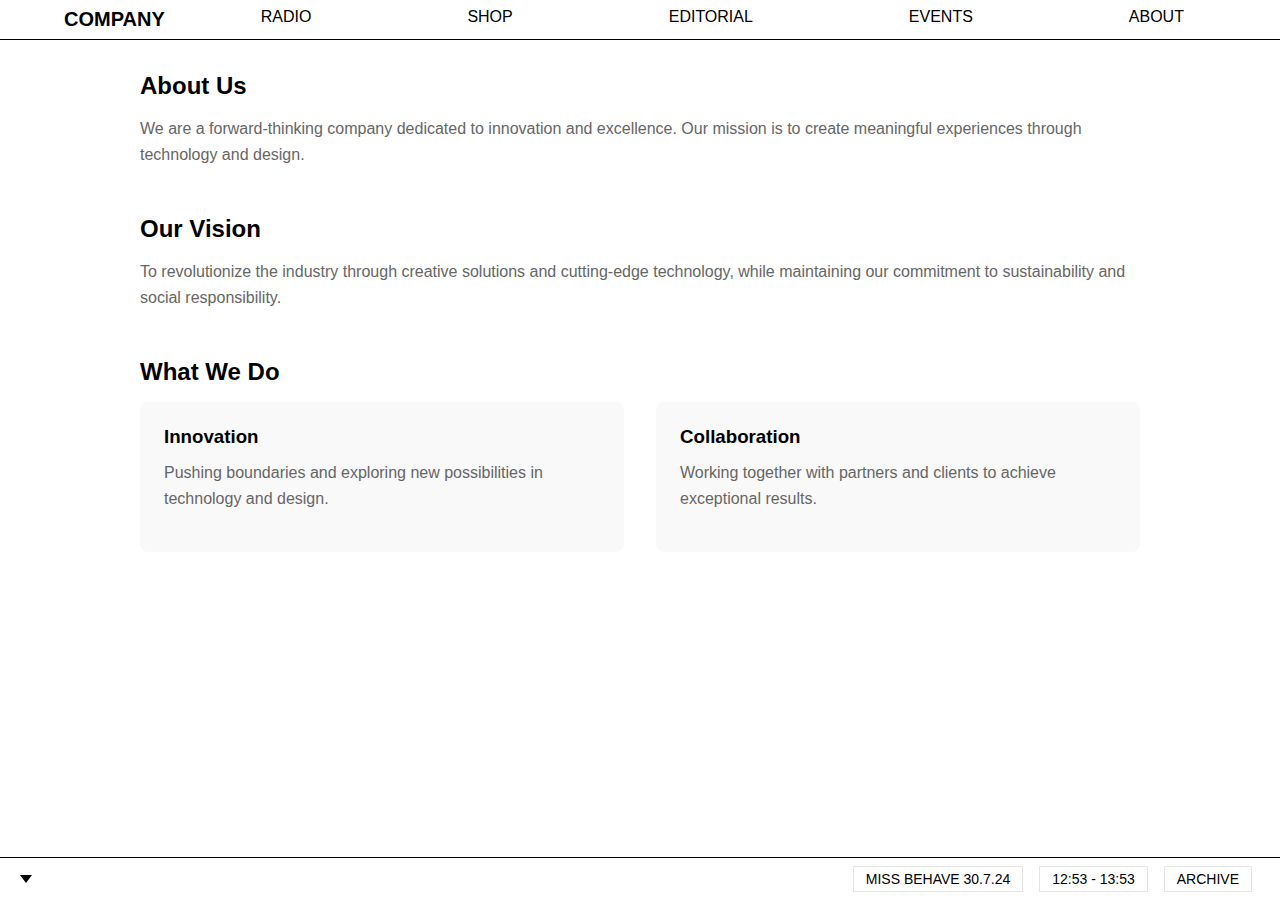
==== index.html @ 4d67f75d "deploy" ====
<!DOCTYPE html>
<html lang="en">
<head>
    <meta charset="UTF-8">
    <meta name="viewport" content="width=device-width, initial-scale=1.0">
    <title>Company Website</title>
    <style>
        * {
            margin: 0;
            padding: 0;
            box-sizing: border-box;
        }

        body {
            font-family: Arial, sans-serif;
            min-height: 100vh;
            display: flex;
            flex-direction: column;
        }

        nav {
            padding: 8px 64px;
            border-bottom: 1px solid #000000;
            display: grid;
            grid-template-columns: auto 1fr;
            align-items: start;
        }

        .logo {
            font-size: 20px;
            font-weight: bold;
        }

        .nav-links {
            display: flex;
            justify-content: space-between;
            padding-left: 96px;
            padding-right: 32px;
        }

        .nav-links a {
            text-decoration: none;
            color: black;
            font-weight: 500;
            transition: color 0.3s;
        }

        .nav-links a:hover {
            color: #666;
        }

        main {
            flex-grow: 1;
            overflow-y: auto;
            padding: 32px 64px;
        }

        .content {
            max-width: 1000px;
            margin: 0 auto;
        }

        .section {
            margin-bottom: 48px;
        }

        h2 {
            font-size: 24px;
            margin-bottom: 16px;
        }

        p {
            color: #666;
            line-height: 1.6;
            margin-bottom: 16px;
        }

        .grid {
            display: grid;
            grid-template-columns: repeat(2, 1fr);
            gap: 32px;
            margin-top: 16px;
        }

        .card {
            background: #f9f9f9;
            padding: 24px;
            border-radius: 8px;
        }

        .card h3 {
            margin-bottom: 12px;
        }

        .bottom-bar {
            display: flex;
            justify-content: space-between;
            align-items: center;
            padding: 8px 0;
            border-top: 1px solid #000000;
            background: white;
            font-size: 14px;
            position: relative;
            z-index: 2;
        }

        .arrow-container {
            cursor: pointer;
            width: 0;
            height: 0;
            border-left: 6px solid transparent;
            border-right: 6px solid transparent;
            border-top: 8px solid black;
            transition: transform 0.3s ease;
            margin-left: 20px;
        }

        .arrow-container.up {
            transform: rotate(-180deg);
        }

        .time-box {
            border: 1px solid #e5e5e5;
            padding: 4px 12px;
            margin: 0 8px;
        }

        .bottom-items {
            display: flex;
            align-items: center;
            padding-right: 20px;
        }

        .footer {
            display: none;
            background: white;
            padding: 32px 64px;
            border-top: 1px solid #e5e5e5;
        }

        .footer.visible {
            display: block;
        }

        @media (max-width: 768px) {
            nav {
                flex-direction: column;
                gap: 16px;
                padding: 16px;
            }

            .nav-links {
                gap: 32px;
            }

            main {
                padding: 16px;
            }

            .grid {
                grid-template-columns: 1fr;
            }

            .bottom-bar {
                padding: 16px;
            }
        }
    </style>
</head>
<body>
    <nav>
        <div class="logo">COMPANY</div>
        <div class="nav-links">
            <a href="#">RADIO</a>
            <a href="#">SHOP</a>
            <a href="#">EDITORIAL</a>
            <a href="#">EVENTS</a>
            <a href="#">ABOUT</a>
        </div>
    </nav>

    <main>
        <div class="content">
            <div class="section">
                <h2>About Us</h2>
                <p>
                    We are a forward-thinking company dedicated to innovation and excellence. 
                    Our mission is to create meaningful experiences through technology and design.
                </p>
            </div>

            <div class="section">
                <h2>Our Vision</h2>
                <p>
                    To revolutionize the industry through creative solutions and cutting-edge technology, 
                    while maintaining our commitment to sustainability and social responsibility.
                </p>
            </div>

            <div class="section">
                <h2>What We Do</h2>
                <div class="grid">
                    <div class="card">
                        <h3>Innovation</h3>
                        <p>
                            Pushing boundaries and exploring new possibilities in technology and design.
                        </p>
                    </div>
                    <div class="card">
                        <h3>Collaboration</h3>
                        <p>
                            Working together with partners and clients to achieve exceptional results.
                        </p>
                    </div>
                </div>
            </div>
        </div>
    </main>

    <div class="bottom-container">
        <div class="bottom-bar">
            <div class="arrow-container"></div>
            <div class="bottom-items">
                <div class="time-box">MISS BEHAVE 30.7.24</div>
                <div class="time-box">12:53 - 13:53</div>
                <div class="time-box">ARCHIVE</div>
            </div>
        </div>
        <div class="footer">
            <div style="display: grid; grid-template-columns: repeat(3, 1fr); gap: 32px;">
                <div>
                    <h4 style="margin-bottom: 16px">Contact</h4>
                    <p>info@company.com</p>
                    <p>+1 234 567 890</p>
                </div>
                <div>
                    <h4 style="margin-bottom: 16px">Address</h4>
                    <p>123 Street Name</p>
                    <p>City, Country</p>
                </div>
                <div>
                    <h4 style="margin-bottom: 16px">Hours</h4>
                    <p>Mon-Fri: 9am - 6pm</p>
                    <p>Weekend: Closed</p>
                </div>
            </div>
        </div>
    </div>

    <script>
        const arrowContainer = document.querySelector('.arrow-container');
        const footer = document.querySelector('.footer');
        const main = document.querySelector('main');
        let footerVisible = false;

        function toggleFooter() {
            footerVisible = !footerVisible;
            arrowContainer.classList.toggle('up');
            footer.classList.toggle('visible');
        }

        arrowContainer.addEventListener('click', toggleFooter);

        // Show footer when scrolled to bottom
        main.addEventListener('scroll', () => {
            if (main.scrollHeight - main.scrollTop === main.clientHeight) {
                if (!footerVisible) {
                    toggleFooter();
                }
            }
        });
    </script>
</body>
</html>
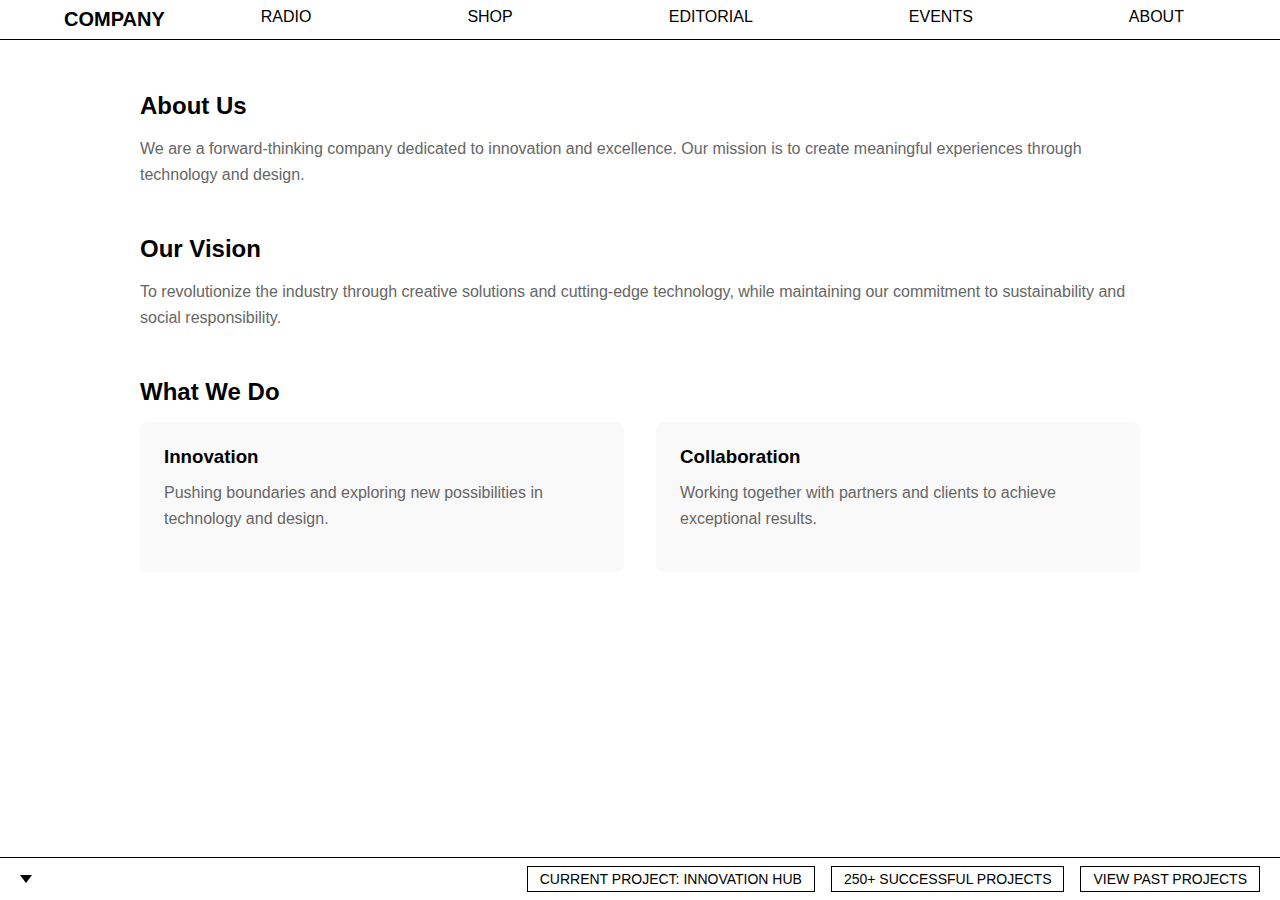
==== commit aa370f7d: "deploy" ====
--- a/index.html
+++ b/index.html
@@ -4,51 +4,9 @@
     <meta charset="UTF-8">
     <meta name="viewport" content="width=device-width, initial-scale=1.0">
     <title>Company Website</title>
+    <link rel="stylesheet" href="nav.css">
     <style>
-        * {
-            margin: 0;
-            padding: 0;
-            box-sizing: border-box;
-        }
-
-        body {
-            font-family: Arial, sans-serif;
-            min-height: 100vh;
-            display: flex;
-            flex-direction: column;
-        }
-
-        nav {
-            padding: 8px 64px;
-            border-bottom: 1px solid #000000;
-            display: grid;
-            grid-template-columns: auto 1fr;
-            align-items: start;
-        }
-
-        .logo {
-            font-size: 20px;
-            font-weight: bold;
-        }
-
-        .nav-links {
-            display: flex;
-            justify-content: space-between;
-            padding-left: 96px;
-            padding-right: 32px;
-        }
-
-        .nav-links a {
-            text-decoration: none;
-            color: black;
-            font-weight: 500;
-            transition: color 0.3s;
-        }
-
-        .nav-links a:hover {
-            color: #666;
-        }
-
+        /* Only keep main content styles */
         main {
             flex-grow: 1;
             overflow-y: auto;
@@ -92,67 +50,7 @@
             margin-bottom: 12px;
         }
 
-        .bottom-bar {
-            display: flex;
-            justify-content: space-between;
-            align-items: center;
-            padding: 8px 0;
-            border-top: 1px solid #000000;
-            background: white;
-            font-size: 14px;
-            position: relative;
-            z-index: 2;
-        }
-
-        .arrow-container {
-            cursor: pointer;
-            width: 0;
-            height: 0;
-            border-left: 6px solid transparent;
-            border-right: 6px solid transparent;
-            border-top: 8px solid black;
-            transition: transform 0.3s ease;
-            margin-left: 20px;
-        }
-
-        .arrow-container.up {
-            transform: rotate(-180deg);
-        }
-
-        .time-box {
-            border: 1px solid #e5e5e5;
-            padding: 4px 12px;
-            margin: 0 8px;
-        }
-
-        .bottom-items {
-            display: flex;
-            align-items: center;
-            padding-right: 20px;
-        }
-
-        .footer {
-            display: none;
-            background: white;
-            padding: 32px 64px;
-            border-top: 1px solid #e5e5e5;
-        }
-
-        .footer.visible {
-            display: block;
-        }
-
         @media (max-width: 768px) {
-            nav {
-                flex-direction: column;
-                gap: 16px;
-                padding: 16px;
-            }
-
-            .nav-links {
-                gap: 32px;
-            }
-
             main {
                 padding: 16px;
             }
@@ -160,24 +58,11 @@
             .grid {
                 grid-template-columns: 1fr;
             }
-
-            .bottom-bar {
-                padding: 16px;
-            }
         }
     </style>
 </head>
 <body>
-    <nav>
-        <div class="logo">COMPANY</div>
-        <div class="nav-links">
-            <a href="#">RADIO</a>
-            <a href="#">SHOP</a>
-            <a href="#">EDITORIAL</a>
-            <a href="#">EVENTS</a>
-            <a href="#">ABOUT</a>
-        </div>
-    </nav>
+    <div id="nav-placeholder"></div>
 
     <main>
         <div class="content">
@@ -217,58 +102,8 @@
         </div>
     </main>
 
-    <div class="bottom-container">
-        <div class="bottom-bar">
-            <div class="arrow-container"></div>
-            <div class="bottom-items">
-                <div class="time-box">MISS BEHAVE 30.7.24</div>
-                <div class="time-box">12:53 - 13:53</div>
-                <div class="time-box">ARCHIVE</div>
-            </div>
-        </div>
-        <div class="footer">
-            <div style="display: grid; grid-template-columns: repeat(3, 1fr); gap: 32px;">
-                <div>
-                    <h4 style="margin-bottom: 16px">Contact</h4>
-                    <p>info@company.com</p>
-                    <p>+1 234 567 890</p>
-                </div>
-                <div>
-                    <h4 style="margin-bottom: 16px">Address</h4>
-                    <p>123 Street Name</p>
-                    <p>City, Country</p>
-                </div>
-                <div>
-                    <h4 style="margin-bottom: 16px">Hours</h4>
-                    <p>Mon-Fri: 9am - 6pm</p>
-                    <p>Weekend: Closed</p>
-                </div>
-            </div>
-        </div>
-    </div>
+    <div id="footer-placeholder"></div>
 
-    <script>
-        const arrowContainer = document.querySelector('.arrow-container');
-        const footer = document.querySelector('.footer');
-        const main = document.querySelector('main');
-        let footerVisible = false;
-
-        function toggleFooter() {
-            footerVisible = !footerVisible;
-            arrowContainer.classList.toggle('up');
-            footer.classList.toggle('visible');
-        }
-
-        arrowContainer.addEventListener('click', toggleFooter);
-
-        // Show footer when scrolled to bottom
-        main.addEventListener('scroll', () => {
-            if (main.scrollHeight - main.scrollTop === main.clientHeight) {
-                if (!footerVisible) {
-                    toggleFooter();
-                }
-            }
-        });
-    </script>
+    <script src="nav.js"></script>
 </body>
 </html>--- a/nav.css
+++ b/nav.css
@@ -0,0 +1,239 @@
+/* navigation.css */
+* {
+    margin: 0;
+    padding: 0;
+    box-sizing: border-box;
+}
+
+body {
+    font-family: Arial, sans-serif;
+    min-height: 100vh;
+    display: flex;
+    flex-direction: column;
+}
+
+nav {
+    padding: 8px 64px;
+    border-bottom: 1px solid #000000;
+    display: grid;
+    grid-template-columns: auto 1fr;
+    align-items: start;
+    position: fixed;
+    top: 0;
+    left: 0;
+    right: 0;
+    background: white;
+    z-index: 1000;
+}
+
+.logo {
+    font-size: 20px;
+    font-weight: bold;
+}
+
+.nav-links {
+    display: flex;
+    justify-content: space-between;
+    padding-left: 96px;
+    padding-right: 32px;
+}
+
+.nav-links a {
+    text-decoration: none;
+    color: black;
+    font-weight: 500;
+    transition: color 0.3s;
+}
+
+.nav-links a:hover {
+    color: #666;
+}
+
+.dropdown {
+    display: none;
+}
+
+main {
+    margin-top: 60px; /* Add space for fixed nav */
+}
+
+.bottom-container {
+    width: 100%;
+}
+
+.bottom-bar {
+    width: 100%;
+    display: flex;
+    justify-content: flex-end;
+    align-items: center;
+    padding: 8px 0;
+    border-top: 1px solid #000000;
+    background: white;
+    font-size: 14px;
+}
+
+.arrow-container {
+    cursor: pointer;
+    width: 0;
+    height: 0;
+    border-left: 6px solid transparent;
+    border-right: 6px solid transparent;
+    border-top: 8px solid black;
+    transition: transform 0.3s ease;
+    position: absolute;
+    left: 20px;
+}
+
+.arrow-container.up {
+    transform: rotate(-180deg);
+}
+
+.bottom-items {
+    display: flex;
+    align-items: center;
+    margin-right: 20px;
+    margin-left: auto;
+    gap: 16px;
+}
+
+.time-box {
+    border: 1px solid #000000;
+    padding: 4px 12px;
+}
+
+.footer {
+    display: none;
+    padding: 32px 64px;
+    background: white;
+    border-top: 1px solid #000000;
+}
+
+.footer.visible {
+    display: flex;
+    justify-content: space-between;
+    align-items: flex-start;
+}
+
+.footer-left {
+    display: flex;
+    flex-direction: column;
+    justify-content: space-between;
+    height: 100%;
+}
+
+.footer-logo {
+    font-size: 20px;
+    font-weight: bold;
+    margin-bottom: 32px;
+}
+
+.trademark {
+    font-size: 12px;
+    color: #666;
+    margin-top: auto;
+}
+
+.footer-right {
+    display: flex;
+    gap: 64px;
+}
+
+.footer h4 {
+    margin-bottom: 12px;
+    font-weight: bold;
+}
+
+.footer p {
+    margin-bottom: 8px;
+    color: #666;
+}
+
+@media (max-width: 600px) {
+    nav {
+        padding: 8px 20px;
+    }
+    
+    .nav-links > a {
+        display: none;
+    }
+
+    .nav-links {
+        padding-right: 20px;
+    }
+
+    .dropdown {
+        display: block;
+        position: absolute;
+        top: 8px;
+        right: 8px;
+    }
+
+    .dropdown-btn {
+        background: none;
+        border: none;
+        font-size: 20px;
+        cursor: pointer;
+        padding: 0 8px;
+    }
+
+    .dropdown-content {
+        display: none;
+        position: absolute;
+        right: 0;
+        top: 100%;
+        background: white;
+        border: 1px solid #000000;
+        min-width: 160px;
+    }
+
+    .dropdown-content a {
+        padding: 12px 16px;
+        display: block;
+        text-align: left;
+        border-bottom: 1px solid #eee;
+    }
+
+    .dropdown-content a:last-child {
+        border-bottom: none;
+    }
+
+    .dropdown.active .dropdown-content {
+        display: block;
+    }
+
+    .bottom-bar {
+        padding: 8px 10px;
+        position: fixed;
+        bottom: 0;
+    }
+
+    .bottom-items {
+        margin-right: 10px;
+        margin-left: 10px;
+        gap: 8px;
+    }
+
+    .time-box {
+        padding: 4px 8px;
+        font-size: 11px;
+    }
+
+    .arrow-container {
+        display: none;
+    }
+
+    .footer {
+        padding: 20px;
+    }
+}
+
+@media (max-width: 480px) {
+    .time-box {
+        font-size: 10px;
+        padding: 4px 6px;
+    }
+
+    .bottom-items {
+        gap: 6px;
+    }
+}